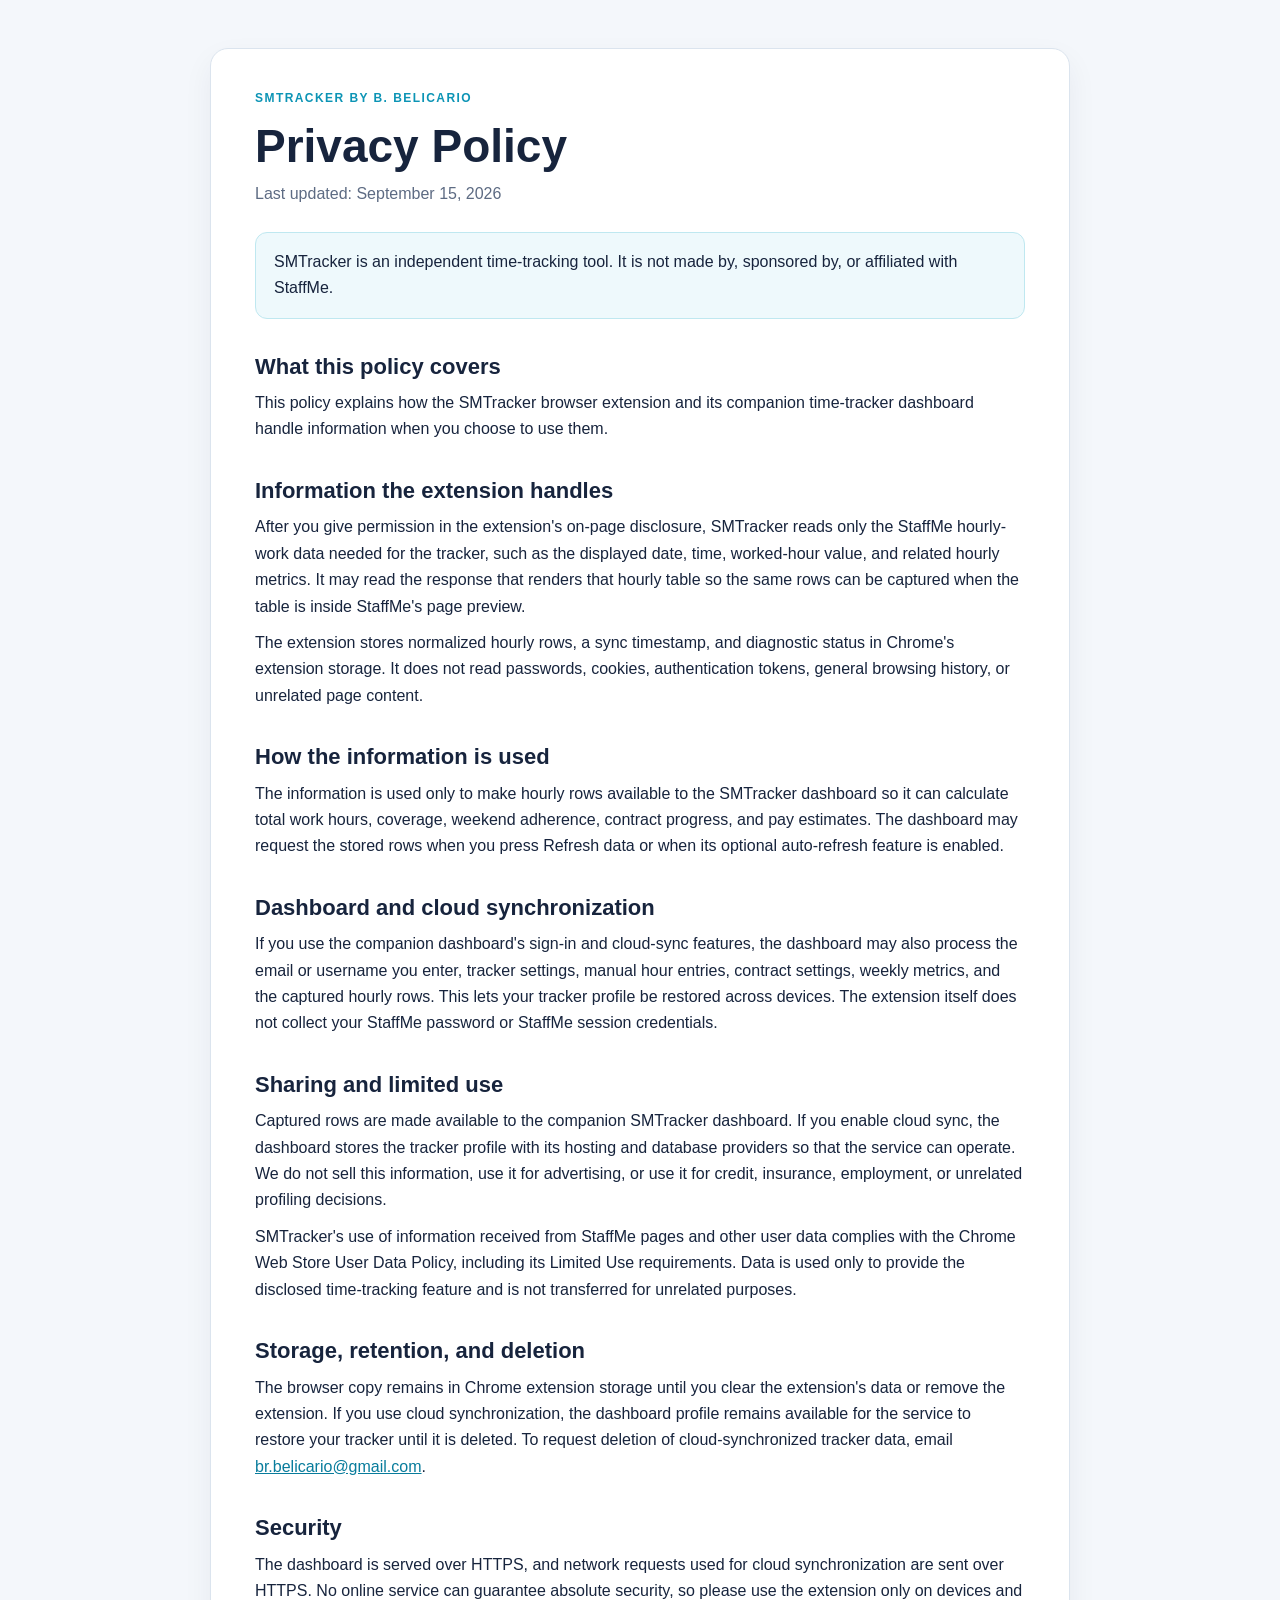
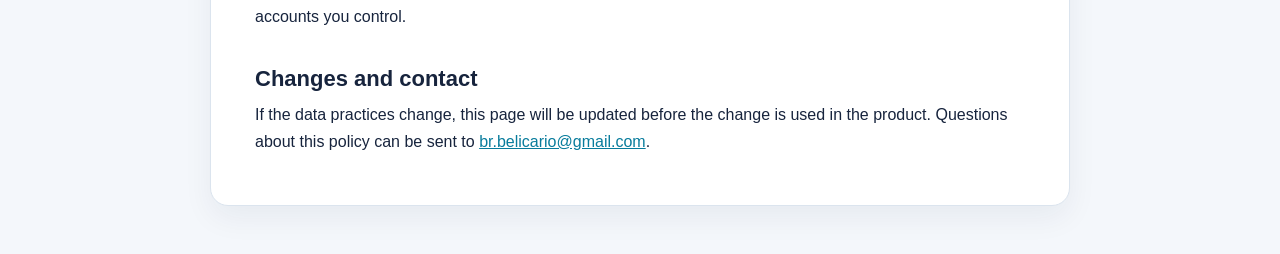
==== privacy-policy.html @ 8b059971 "Add direct Chrome Web Store privacy policy page" ====
<!doctype html>
<html lang="en">
<head>
  <meta charset="utf-8">
  <meta name="viewport" content="width=device-width, initial-scale=1">
  <title>Privacy Policy — SMTracker by B. Belicario</title>
  <style>
    :root {
      color-scheme: light;
      --ink: #17243d;
      --muted: #5d6b83;
      --line: #dbe4ee;
      --accent: #0c94b5;
      --paper: #ffffff;
      --background: #f4f7fb;
    }
    * { box-sizing: border-box; }
    body {
      margin: 0;
      background: var(--background);
      color: var(--ink);
      font: 16px/1.65 -apple-system, BlinkMacSystemFont, "Segoe UI", sans-serif;
    }
    main {
      width: min(860px, calc(100% - 32px));
      margin: 48px auto;
      padding: 40px 44px;
      background: var(--paper);
      border: 1px solid var(--line);
      border-radius: 18px;
      box-shadow: 0 12px 30px rgba(23, 36, 61, 0.06);
    }
    h1 { margin: 0 0 8px; font-size: clamp(30px, 5vw, 46px); line-height: 1.1; }
    h2 { margin: 34px 0 10px; font-size: 22px; line-height: 1.25; }
    p, ul { margin: 10px 0; }
    ul { padding-left: 24px; }
    .eyebrow {
      margin: 0 0 12px;
      color: var(--accent);
      font-size: 12px;
      font-weight: 800;
      letter-spacing: .12em;
      text-transform: uppercase;
    }
    .updated, .note { color: var(--muted); }
    .notice {
      margin: 24px 0;
      padding: 16px 18px;
      background: #eef9fc;
      border: 1px solid #bfe8f0;
      border-radius: 12px;
    }
    a { color: #087c9c; }
    @media (max-width: 600px) {
      main { margin: 16px auto; padding: 26px 22px; }
    }
  </style>
</head>
<body>
  <main>
    <p class="eyebrow">SMTracker by B. Belicario</p>
    <h1>Privacy Policy</h1>
    <p class="updated">Last updated: September 15, 2026</p>

    <div class="notice">
      SMTracker is an independent time-tracking tool. It is not made by, sponsored by, or affiliated with StaffMe.
    </div>

    <h2>What this policy covers</h2>
    <p>
      This policy explains how the SMTracker browser extension and its companion time-tracker dashboard
      handle information when you choose to use them.
    </p>

    <h2>Information the extension handles</h2>
    <p>
      After you give permission in the extension's on-page disclosure, SMTracker reads only the StaffMe
      hourly-work data needed for the tracker, such as the displayed date, time, worked-hour value, and
      related hourly metrics. It may read the response that renders that hourly table so the same rows can
      be captured when the table is inside StaffMe's page preview.
    </p>
    <p>
      The extension stores normalized hourly rows, a sync timestamp, and diagnostic status in Chrome's
      extension storage. It does not read passwords, cookies, authentication tokens, general browsing
      history, or unrelated page content.
    </p>

    <h2>How the information is used</h2>
    <p>
      The information is used only to make hourly rows available to the SMTracker dashboard so it can
      calculate total work hours, coverage, weekend adherence, contract progress, and pay estimates.
      The dashboard may request the stored rows when you press Refresh data or when its optional
      auto-refresh feature is enabled.
    </p>

    <h2>Dashboard and cloud synchronization</h2>
    <p>
      If you use the companion dashboard's sign-in and cloud-sync features, the dashboard may also process
      the email or username you enter, tracker settings, manual hour entries, contract settings, weekly
      metrics, and the captured hourly rows. This lets your tracker profile be restored across devices.
      The extension itself does not collect your StaffMe password or StaffMe session credentials.
    </p>

    <h2>Sharing and limited use</h2>
    <p>
      Captured rows are made available to the companion SMTracker dashboard. If you enable cloud sync,
      the dashboard stores the tracker profile with its hosting and database providers so that the service
      can operate. We do not sell this information, use it for advertising, or use it for credit,
      insurance, employment, or unrelated profiling decisions.
    </p>
    <p>
      SMTracker's use of information received from StaffMe pages and other user data complies with the
      Chrome Web Store User Data Policy, including its Limited Use requirements. Data is used only to
      provide the disclosed time-tracking feature and is not transferred for unrelated purposes.
    </p>

    <h2>Storage, retention, and deletion</h2>
    <p>
      The browser copy remains in Chrome extension storage until you clear the extension's data or remove
      the extension. If you use cloud synchronization, the dashboard profile remains available for the
      service to restore your tracker until it is deleted. To request deletion of cloud-synchronized
      tracker data, email <a href="mailto:br.belicario@gmail.com">br.belicario@gmail.com</a>.
    </p>

    <h2>Security</h2>
    <p>
      The dashboard is served over HTTPS, and network requests used for cloud synchronization are sent
      over HTTPS. No online service can guarantee absolute security, so please use the extension only on
      devices and accounts you control.
    </p>

    <h2>Changes and contact</h2>
    <p>
      If the data practices change, this page will be updated before the change is used in the product.
      Questions about this policy can be sent to
      <a href="mailto:br.belicario@gmail.com">br.belicario@gmail.com</a>.
    </p>
  </main>
</body>
</html>
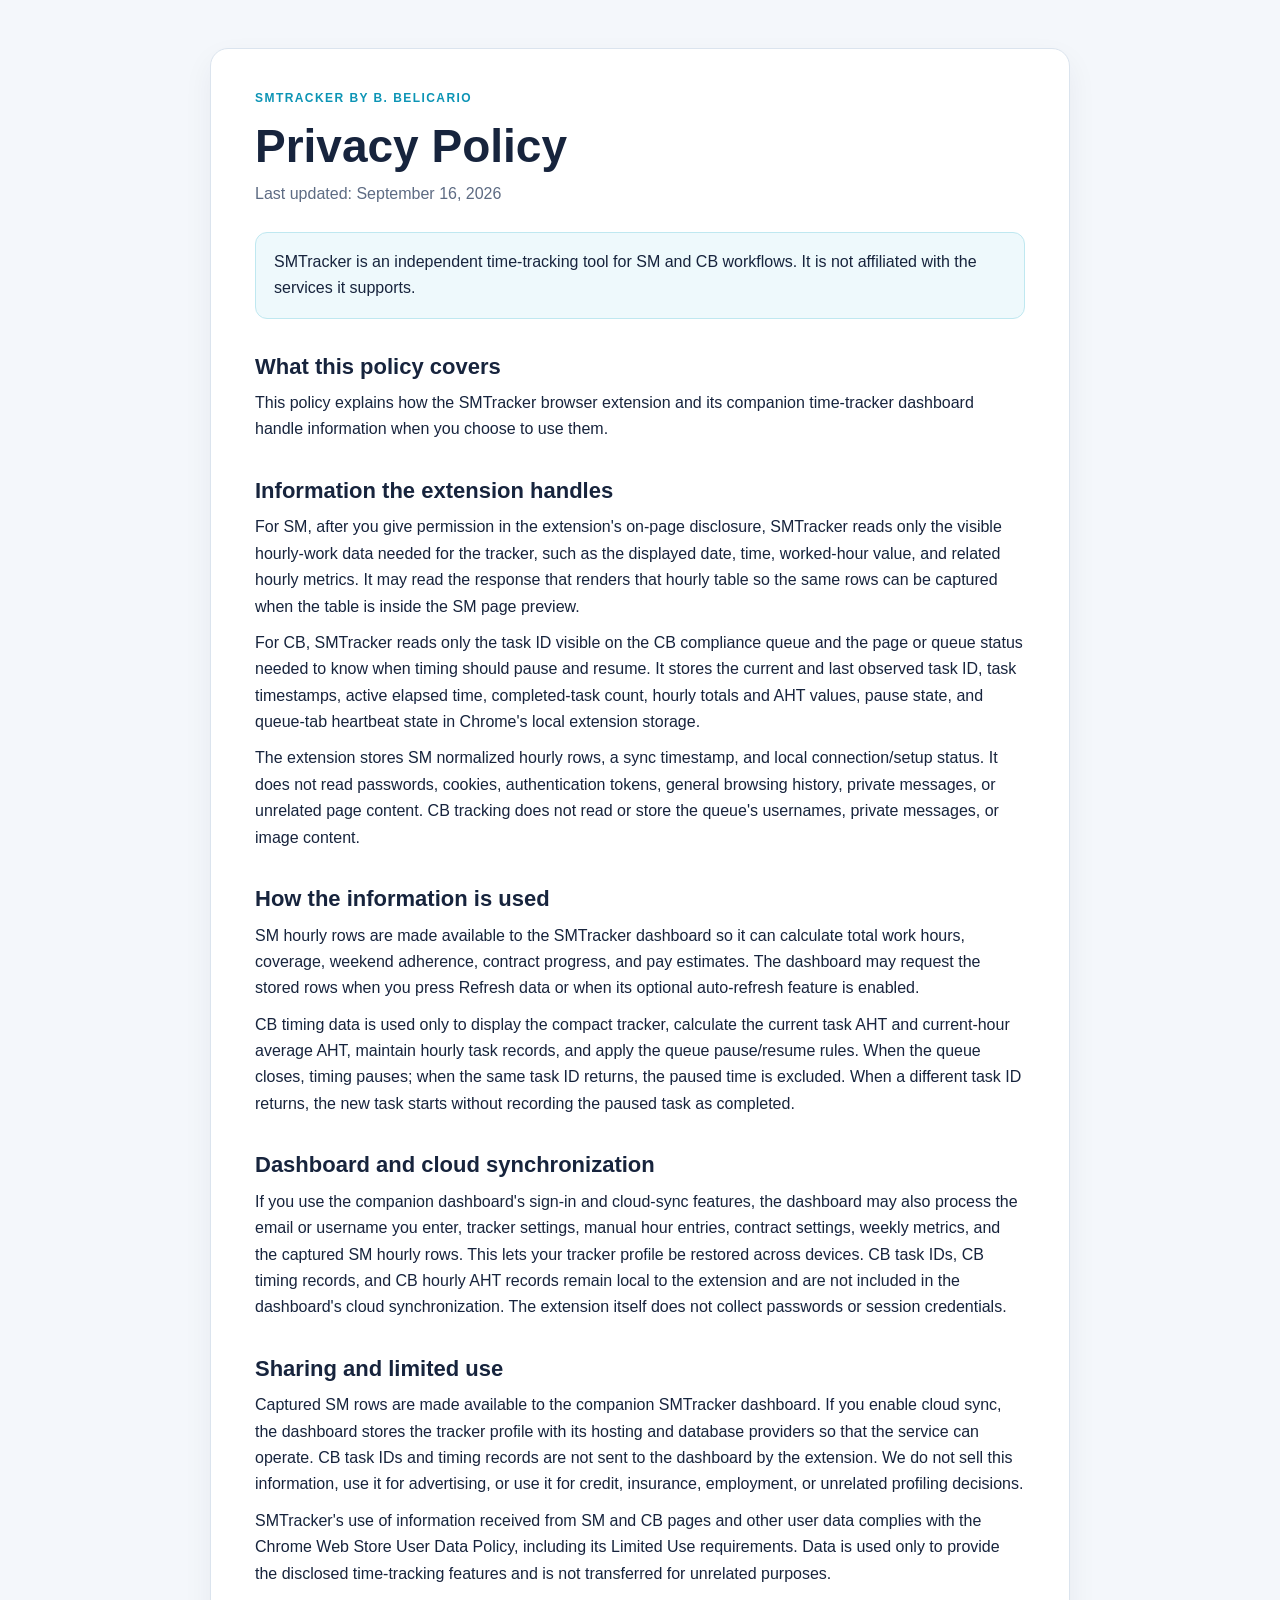
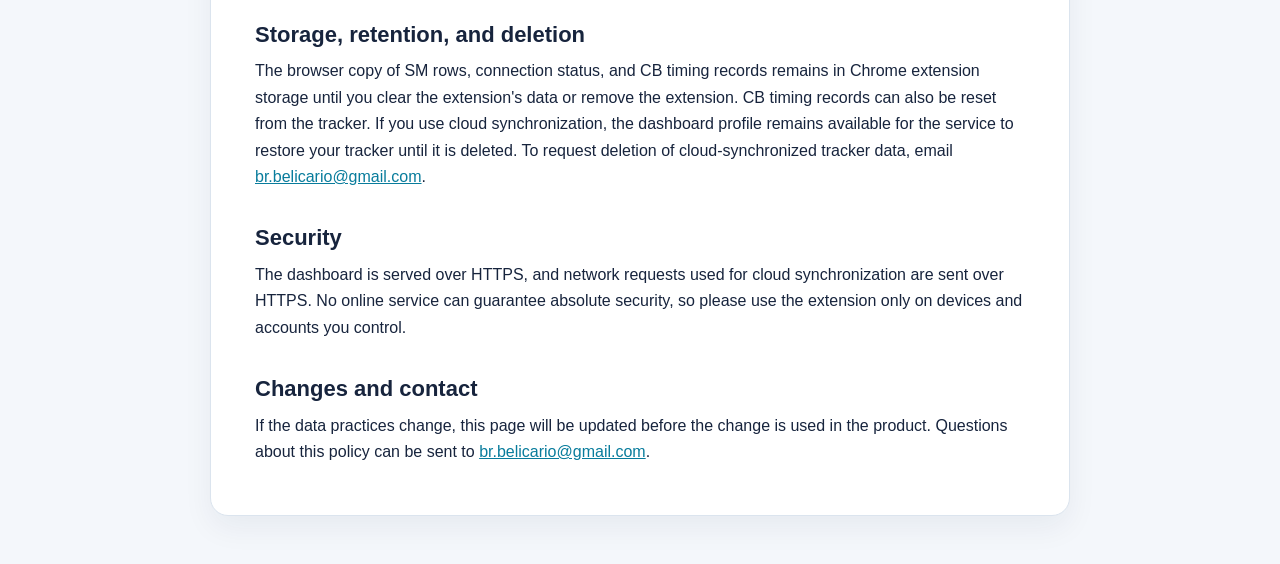
==== commit 4ee89c18: "Update privacy policy for SM and CB tracking" ====
--- a/privacy-policy.html
+++ b/privacy-policy.html
@@ -60,10 +60,10 @@
   <main>
     <p class="eyebrow">SMTracker by B. Belicario</p>
     <h1>Privacy Policy</h1>
-    <p class="updated">Last updated: September 15, 2026</p>
+    <p class="updated">Last updated: September 16, 2026</p>
 
     <div class="notice">
-      SMTracker is an independent time-tracking tool. It is not made by, sponsored by, or affiliated with StaffMe.
+      SMTracker is an independent time-tracking tool for SM and CB workflows. It is not affiliated with the services it supports.
     </div>
 
     <h2>What this policy covers</h2>
@@ -74,52 +74,69 @@
 
     <h2>Information the extension handles</h2>
     <p>
-      After you give permission in the extension's on-page disclosure, SMTracker reads only the StaffMe
-      hourly-work data needed for the tracker, such as the displayed date, time, worked-hour value, and
-      related hourly metrics. It may read the response that renders that hourly table so the same rows can
-      be captured when the table is inside StaffMe's page preview.
+      For SM, after you give permission in the extension's on-page disclosure, SMTracker reads only the
+      visible hourly-work data needed for the tracker, such as the displayed date, time, worked-hour value,
+      and related hourly metrics. It may read the response that renders that hourly table so the same rows
+      can be captured when the table is inside the SM page preview.
     </p>
     <p>
-      The extension stores normalized hourly rows, a sync timestamp, and diagnostic status in Chrome's
-      extension storage. It does not read passwords, cookies, authentication tokens, general browsing
-      history, or unrelated page content.
+      For CB, SMTracker reads only the task ID visible on the CB compliance queue and the page or queue
+      status needed to know when timing should pause and resume. It stores the current and last observed
+      task ID, task timestamps, active elapsed time, completed-task count, hourly totals and AHT values,
+      pause state, and queue-tab heartbeat state in Chrome's local extension storage.
+    </p>
+    <p>
+      The extension stores SM normalized hourly rows, a sync timestamp, and local connection/setup status.
+      It does not read passwords, cookies, authentication tokens, general browsing history, private
+      messages, or unrelated page content. CB tracking does not read or store the queue's usernames,
+      private messages, or image content.
     </p>
 
     <h2>How the information is used</h2>
     <p>
-      The information is used only to make hourly rows available to the SMTracker dashboard so it can
-      calculate total work hours, coverage, weekend adherence, contract progress, and pay estimates.
-      The dashboard may request the stored rows when you press Refresh data or when its optional
-      auto-refresh feature is enabled.
+      SM hourly rows are made available to the SMTracker dashboard so it can calculate total work hours,
+      coverage, weekend adherence, contract progress, and pay estimates. The dashboard may request the
+      stored rows when you press Refresh data or when its optional auto-refresh feature is enabled.
+    </p>
+    <p>
+      CB timing data is used only to display the compact tracker, calculate the current task AHT and
+      current-hour average AHT, maintain hourly task records, and apply the queue pause/resume rules. When
+      the queue closes, timing pauses; when the same task ID returns, the paused time is excluded. When a
+      different task ID returns, the new task starts without recording the paused task as completed.
     </p>
 
     <h2>Dashboard and cloud synchronization</h2>
     <p>
       If you use the companion dashboard's sign-in and cloud-sync features, the dashboard may also process
       the email or username you enter, tracker settings, manual hour entries, contract settings, weekly
-      metrics, and the captured hourly rows. This lets your tracker profile be restored across devices.
-      The extension itself does not collect your StaffMe password or StaffMe session credentials.
+      metrics, and the captured SM hourly rows. This lets your tracker profile be restored across devices.
+      CB task IDs, CB timing records, and CB hourly AHT records remain local to the extension and are not
+      included in the dashboard's cloud synchronization. The extension itself does not collect passwords
+      or session credentials.
     </p>
 
     <h2>Sharing and limited use</h2>
     <p>
-      Captured rows are made available to the companion SMTracker dashboard. If you enable cloud sync,
+      Captured SM rows are made available to the companion SMTracker dashboard. If you enable cloud sync,
       the dashboard stores the tracker profile with its hosting and database providers so that the service
-      can operate. We do not sell this information, use it for advertising, or use it for credit,
-      insurance, employment, or unrelated profiling decisions.
+      can operate. CB task IDs and timing records are not sent to the dashboard by the extension. We do not
+      sell this information, use it for advertising, or use it for credit, insurance, employment, or
+      unrelated profiling decisions.
     </p>
     <p>
-      SMTracker's use of information received from StaffMe pages and other user data complies with the
+      SMTracker's use of information received from SM and CB pages and other user data complies with the
       Chrome Web Store User Data Policy, including its Limited Use requirements. Data is used only to
-      provide the disclosed time-tracking feature and is not transferred for unrelated purposes.
+      provide the disclosed time-tracking features and is not transferred for unrelated purposes.
     </p>
 
     <h2>Storage, retention, and deletion</h2>
     <p>
-      The browser copy remains in Chrome extension storage until you clear the extension's data or remove
-      the extension. If you use cloud synchronization, the dashboard profile remains available for the
-      service to restore your tracker until it is deleted. To request deletion of cloud-synchronized
-      tracker data, email <a href="mailto:br.belicario@gmail.com">br.belicario@gmail.com</a>.
+      The browser copy of SM rows, connection status, and CB timing records remains in Chrome extension
+      storage until you clear the extension's data or remove the extension. CB timing records can also be
+      reset from the tracker. If you use cloud synchronization, the dashboard profile remains available
+      for the service to restore your tracker until it is deleted. To request deletion of cloud-synchronized
+      tracker data, email
+      <a href="mailto:br.belicario@gmail.com">br.belicario@gmail.com</a>.
     </p>
 
     <h2>Security</h2>
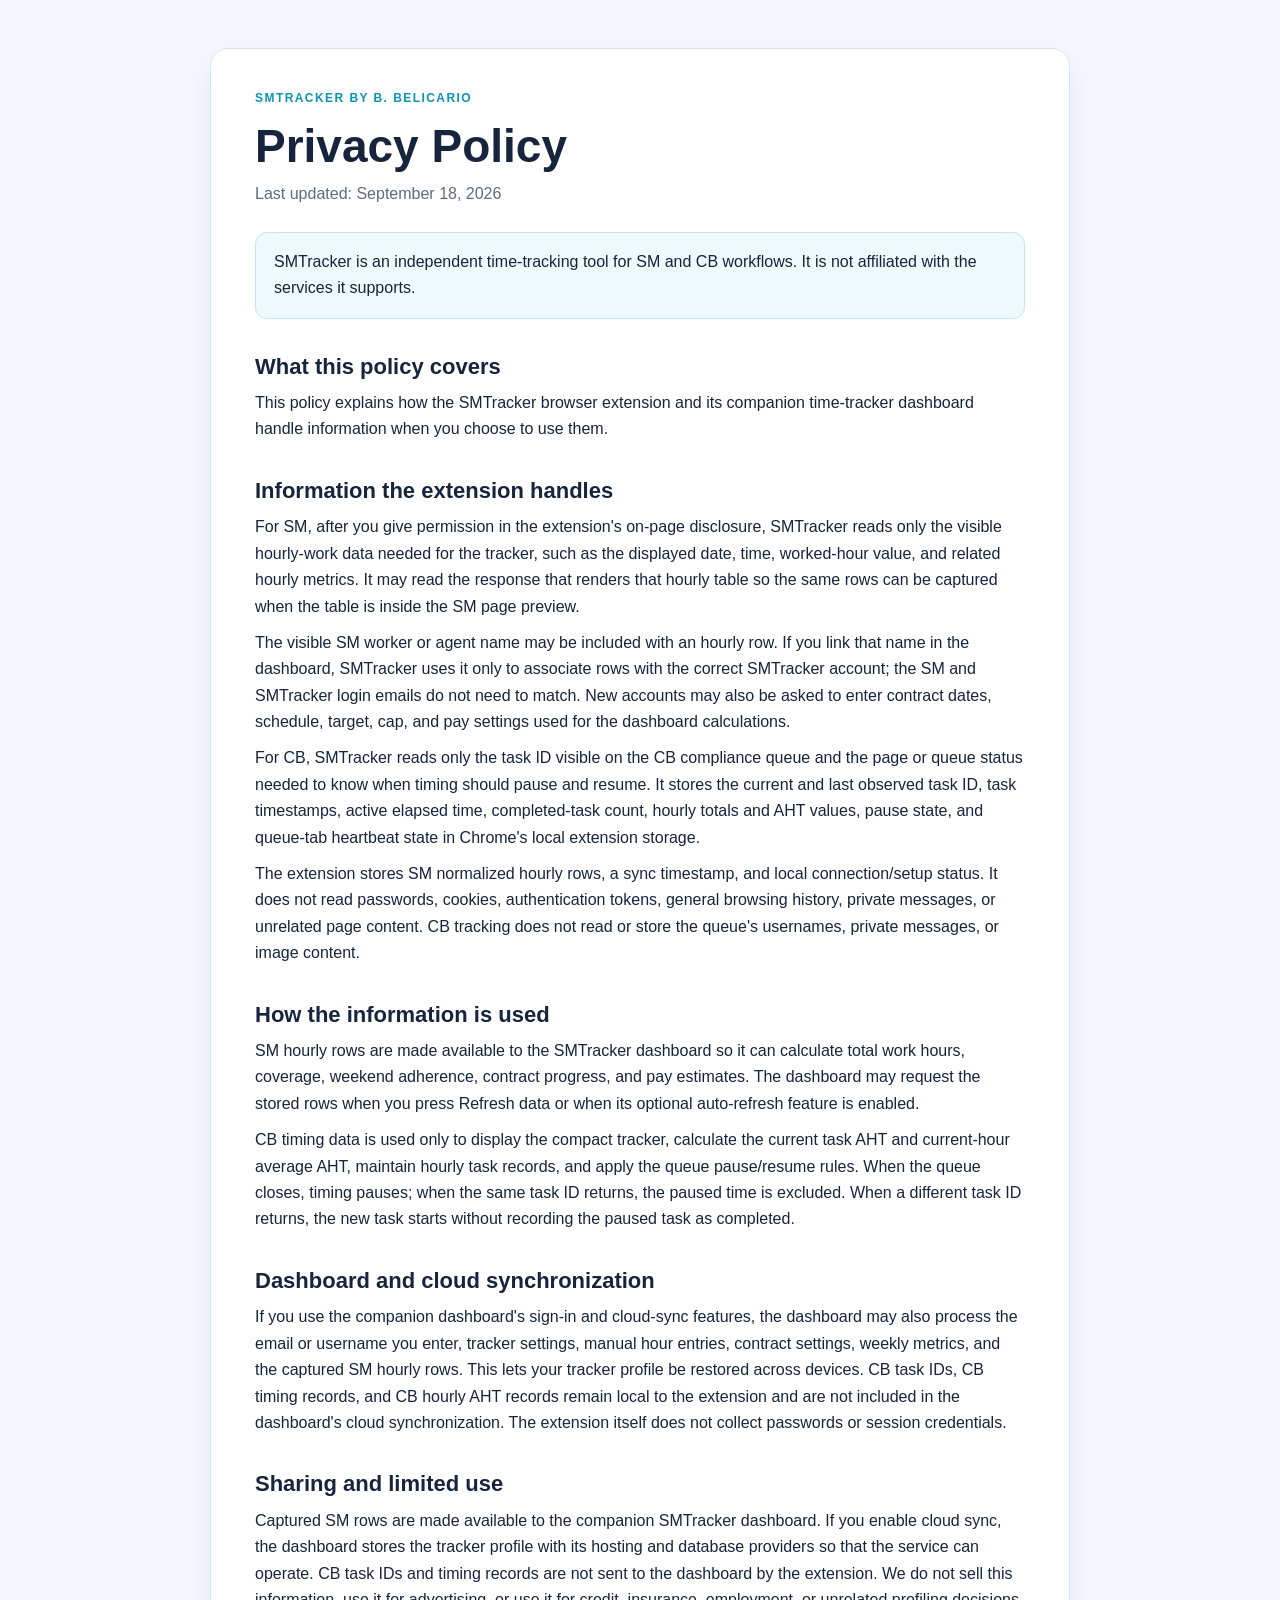
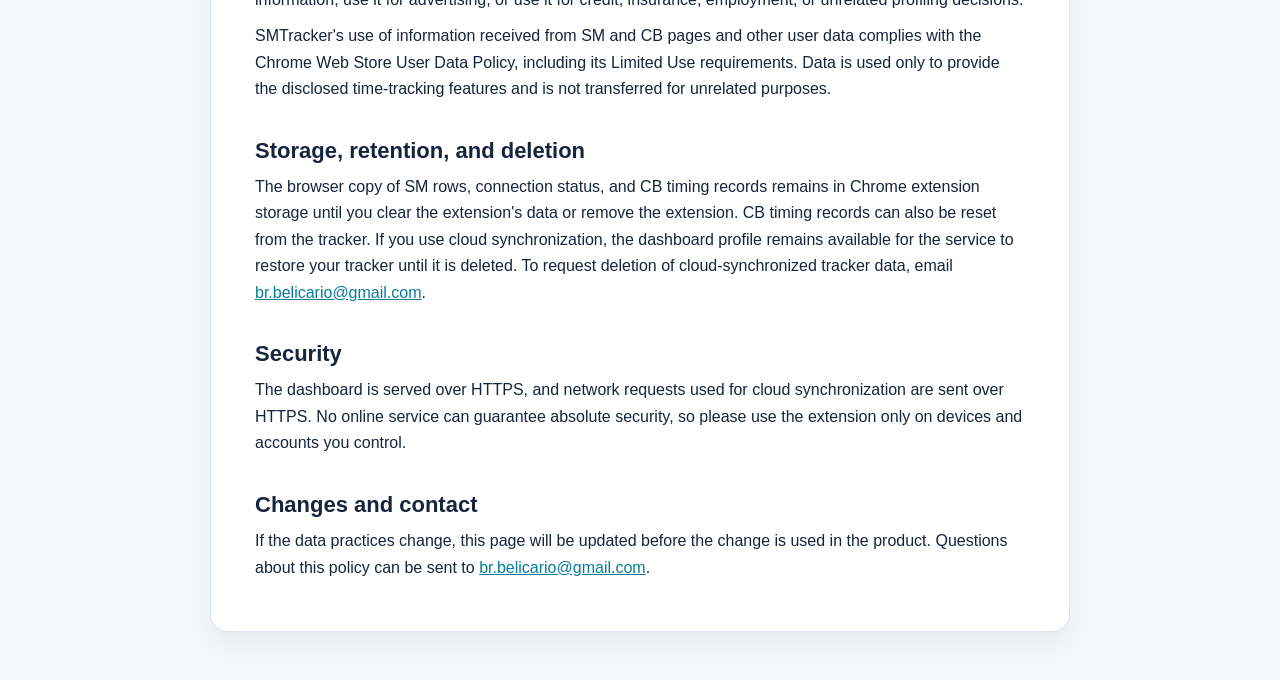
==== commit d60ba282: "Publish SM identity setup and v0.5.11" ====
--- a/privacy-policy.html
+++ b/privacy-policy.html
@@ -60,7 +60,7 @@
   <main>
     <p class="eyebrow">SMTracker by B. Belicario</p>
     <h1>Privacy Policy</h1>
-    <p class="updated">Last updated: September 16, 2026</p>
+    <p class="updated">Last updated: September 18, 2026</p>
 
     <div class="notice">
       SMTracker is an independent time-tracking tool for SM and CB workflows. It is not affiliated with the services it supports.
@@ -78,6 +78,12 @@
       visible hourly-work data needed for the tracker, such as the displayed date, time, worked-hour value,
       and related hourly metrics. It may read the response that renders that hourly table so the same rows
       can be captured when the table is inside the SM page preview.
+    </p>
+    <p>
+      The visible SM worker or agent name may be included with an hourly row. If you link that name in the
+      dashboard, SMTracker uses it only to associate rows with the correct SMTracker account; the SM and
+      SMTracker login emails do not need to match. New accounts may also be asked to enter contract dates,
+      schedule, target, cap, and pay settings used for the dashboard calculations.
     </p>
     <p>
       For CB, SMTracker reads only the task ID visible on the CB compliance queue and the page or queue
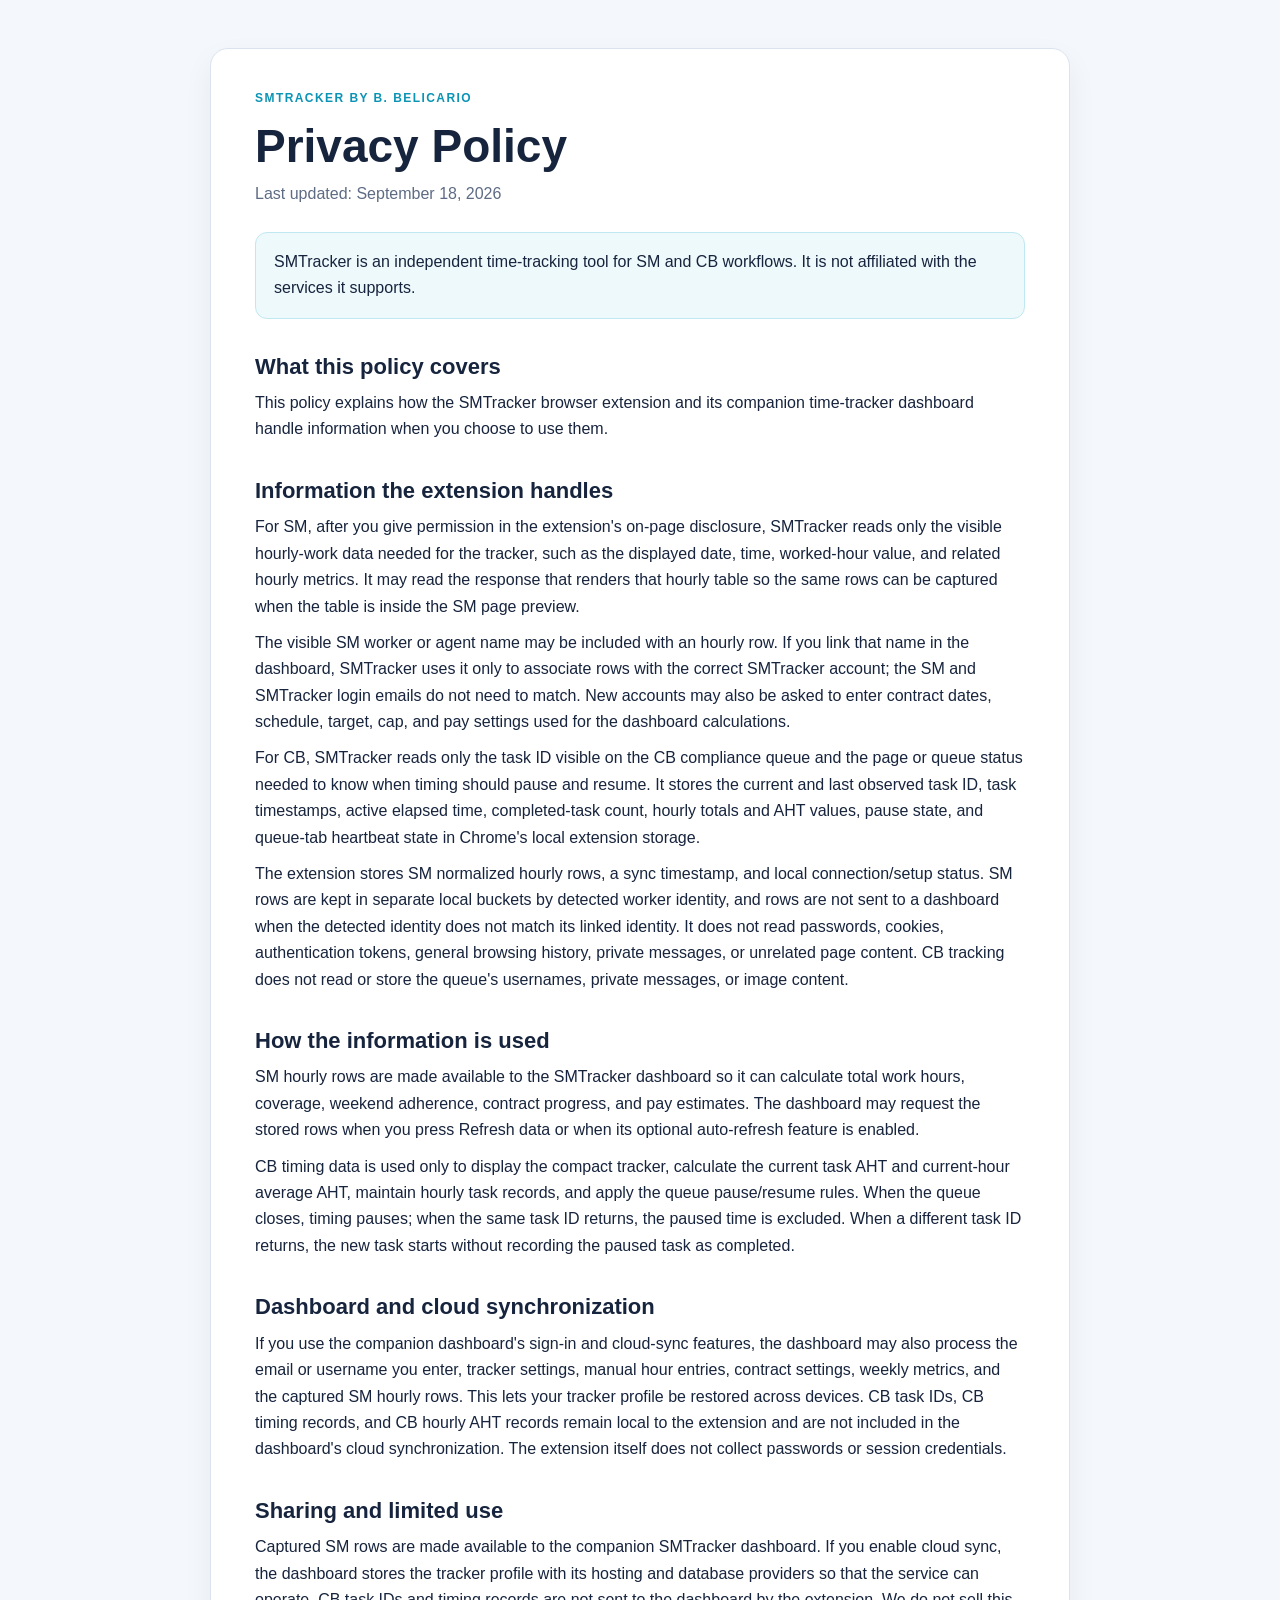
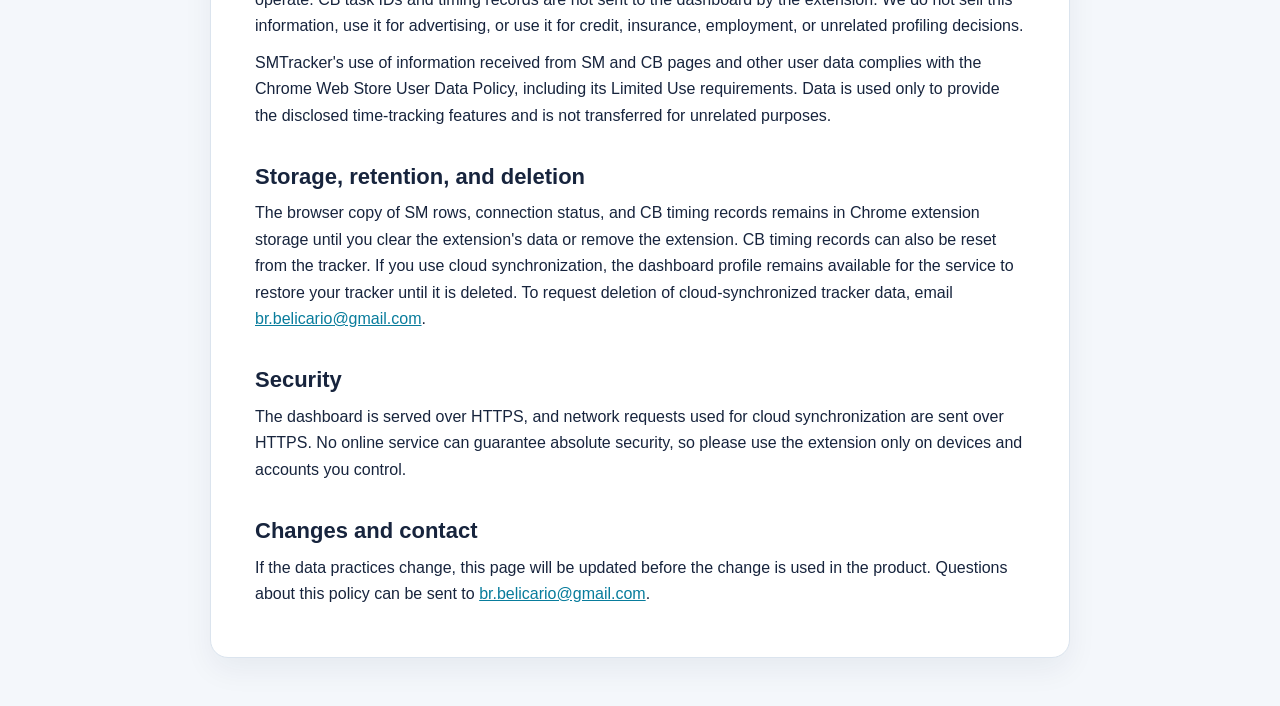
==== commit 44f0c8a5: "Block cross-account SM hourly data mixing" ====
--- a/privacy-policy.html
+++ b/privacy-policy.html
@@ -93,6 +93,8 @@
     </p>
     <p>
       The extension stores SM normalized hourly rows, a sync timestamp, and local connection/setup status.
+      SM rows are kept in separate local buckets by detected worker identity, and rows are not sent to a
+      dashboard when the detected identity does not match its linked identity.
       It does not read passwords, cookies, authentication tokens, general browsing history, private
       messages, or unrelated page content. CB tracking does not read or store the queue's usernames,
       private messages, or image content.
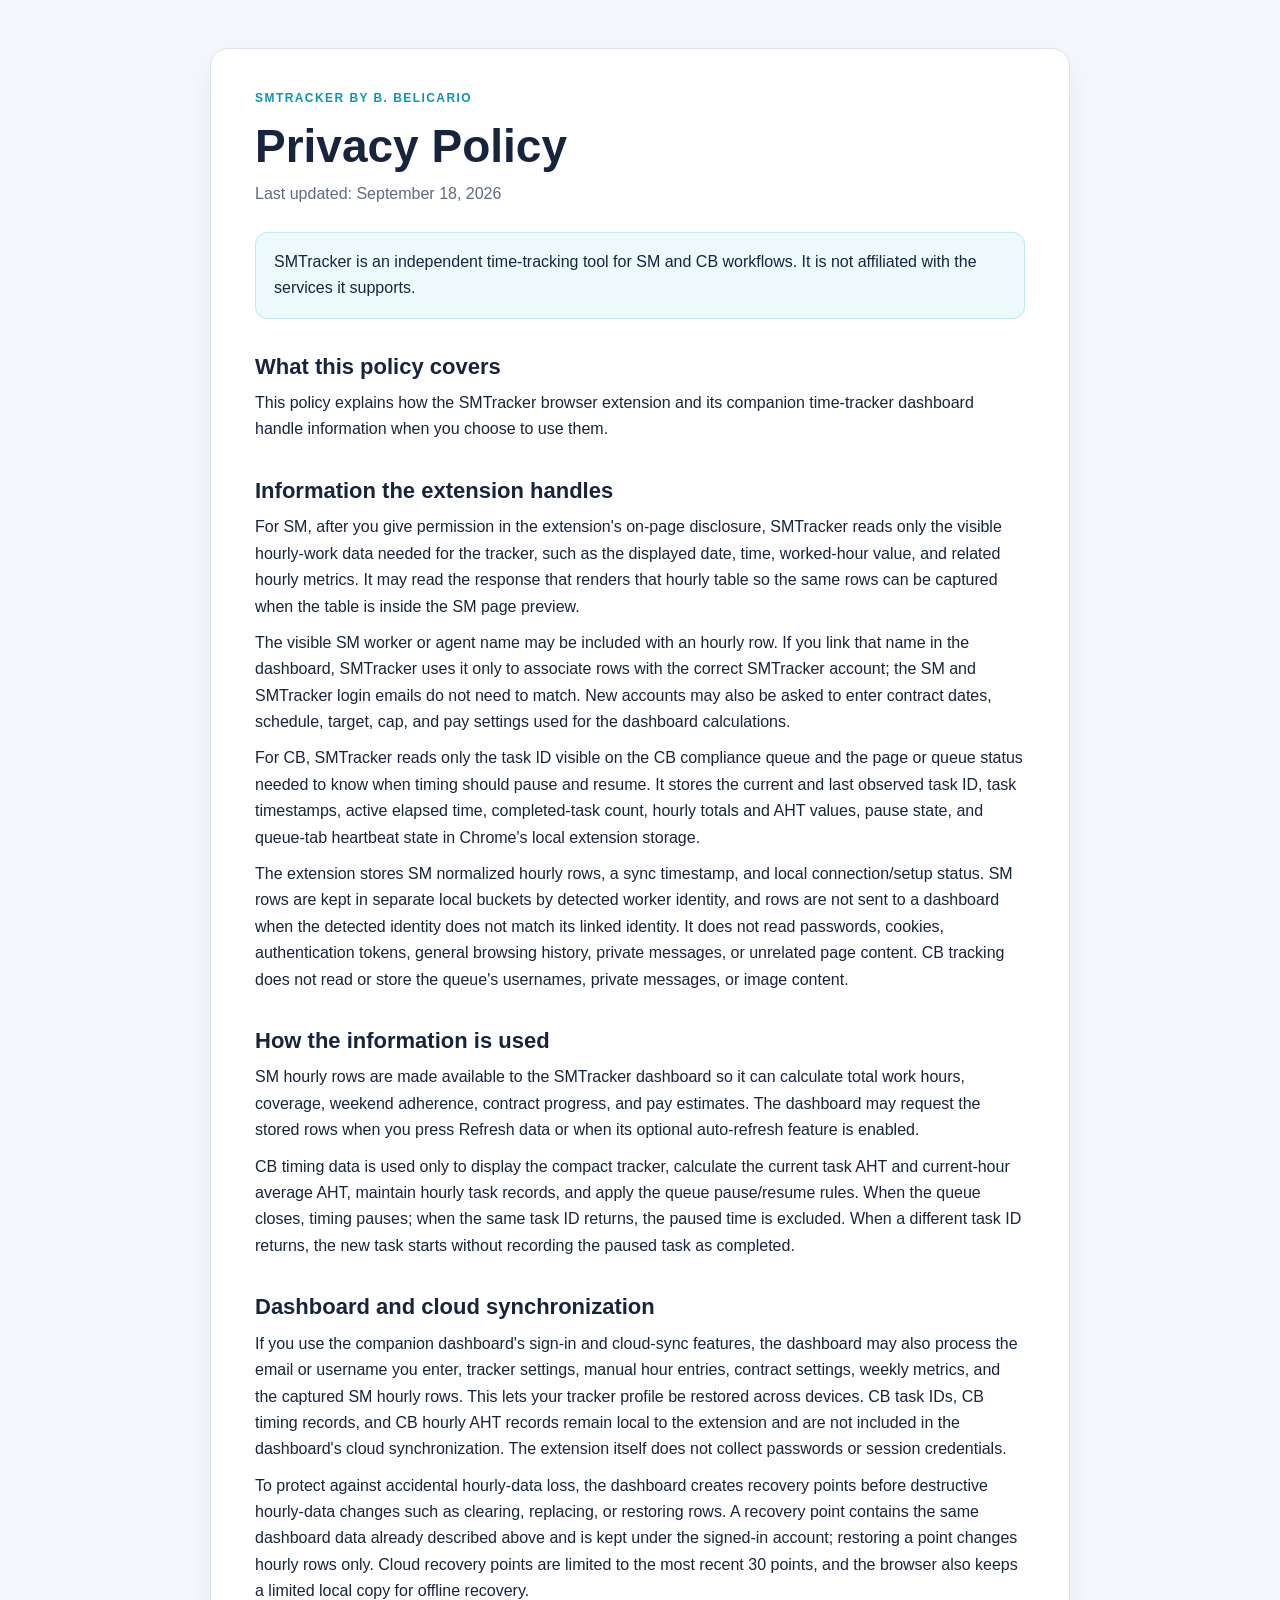
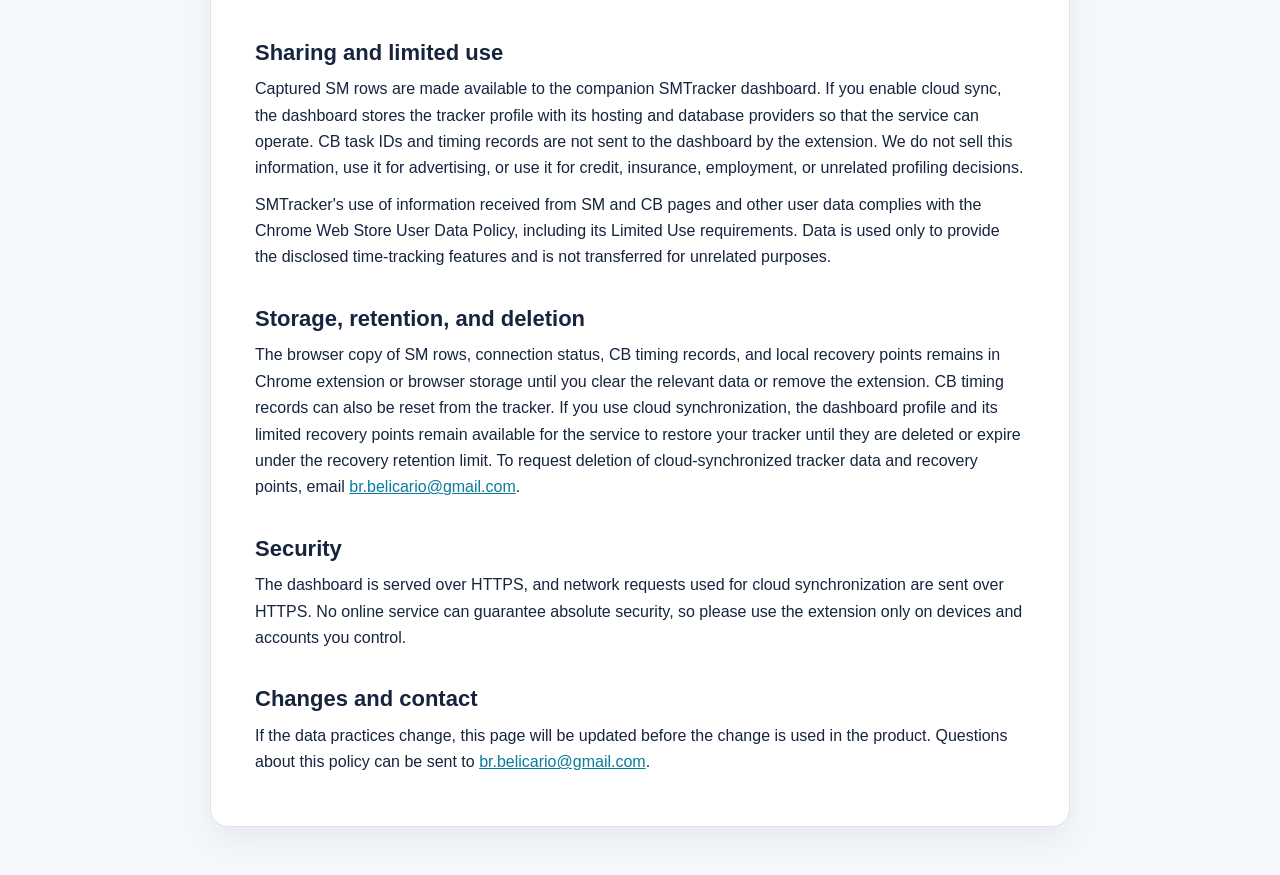
==== commit 33153d39: "Add tracker data recovery and stale-save protection" ====
--- a/privacy-policy.html
+++ b/privacy-policy.html
@@ -122,6 +122,13 @@
       included in the dashboard's cloud synchronization. The extension itself does not collect passwords
       or session credentials.
     </p>
+    <p>
+      To protect against accidental hourly-data loss, the dashboard creates recovery points before
+      destructive hourly-data changes such as clearing, replacing, or restoring rows. A recovery point
+      contains the same dashboard data already described above and is kept under the signed-in account;
+      restoring a point changes hourly rows only. Cloud recovery points are limited to the most recent
+      30 points, and the browser also keeps a limited local copy for offline recovery.
+    </p>
 
     <h2>Sharing and limited use</h2>
     <p>
@@ -139,11 +146,12 @@
 
     <h2>Storage, retention, and deletion</h2>
     <p>
-      The browser copy of SM rows, connection status, and CB timing records remains in Chrome extension
-      storage until you clear the extension's data or remove the extension. CB timing records can also be
-      reset from the tracker. If you use cloud synchronization, the dashboard profile remains available
-      for the service to restore your tracker until it is deleted. To request deletion of cloud-synchronized
-      tracker data, email
+      The browser copy of SM rows, connection status, CB timing records, and local recovery points remains
+      in Chrome extension or browser storage until you clear the relevant data or remove the extension.
+      CB timing records can also be reset from the tracker. If you use cloud synchronization, the dashboard
+      profile and its limited recovery points remain available for the service to restore your tracker until
+      they are deleted or expire under the recovery retention limit. To request deletion of cloud-synchronized
+      tracker data and recovery points, email
       <a href="mailto:br.belicario@gmail.com">br.belicario@gmail.com</a>.
     </p>
 
